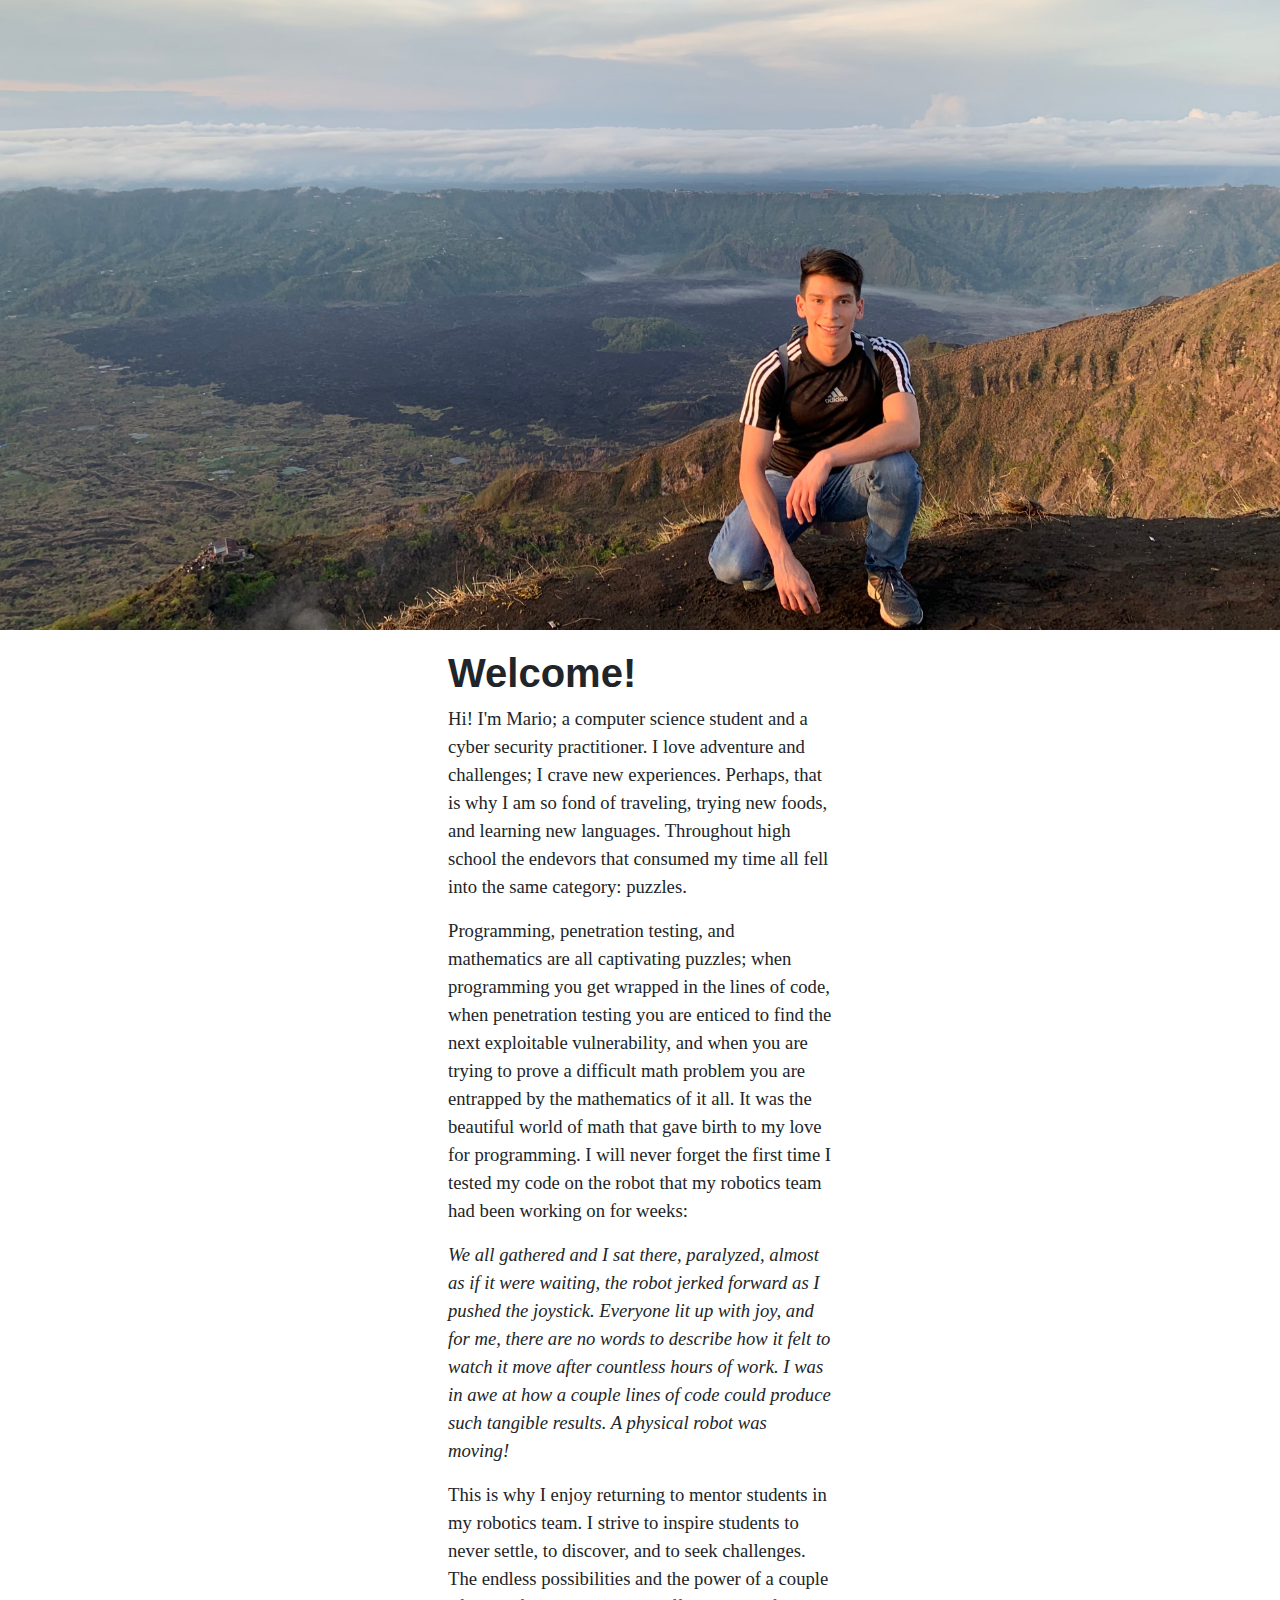
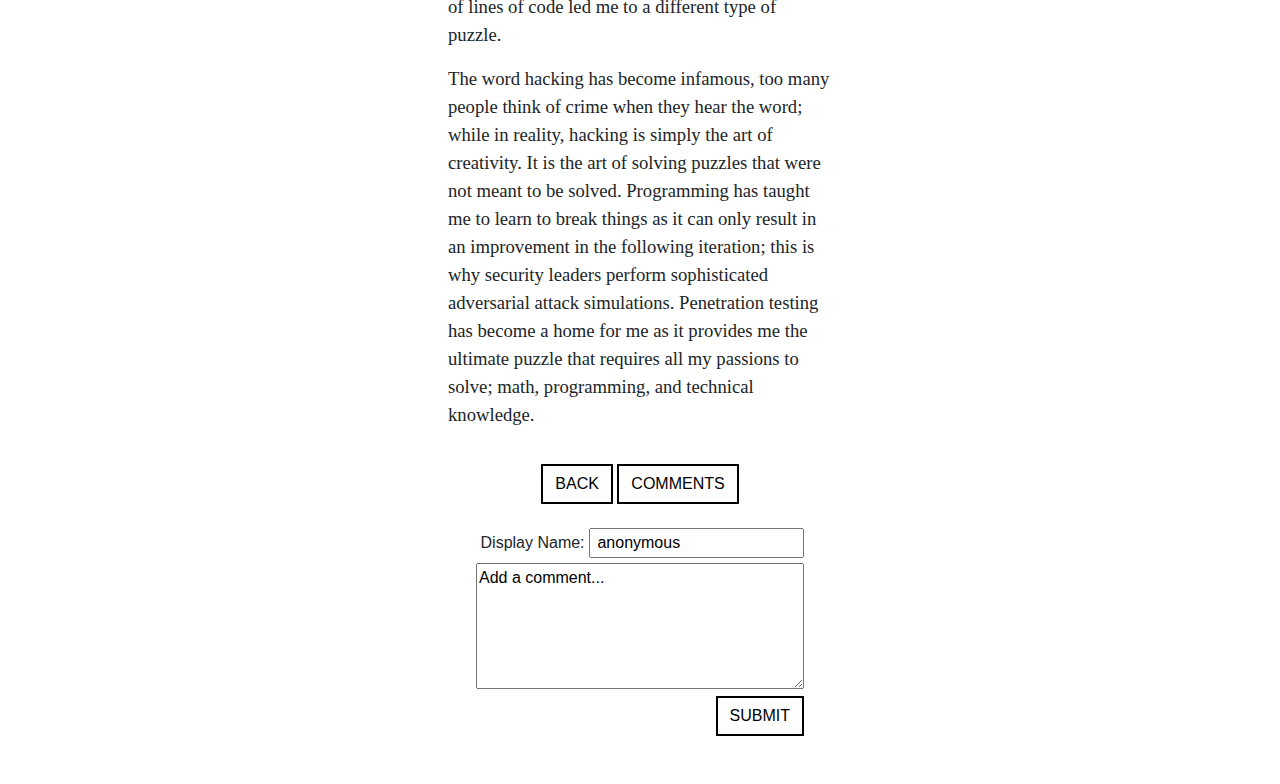
==== portfolio/src/main/webapp/aboutme.html @ 966ded40 "Use POST for HTML form" ====
<!DOCTYPE html>
<html>
  <head>
    <meta charset="UTF-8">
    <title>My Portfolio</title>
    <!-- Bootstrap CSS -->
    <link rel="stylesheet" href="https://maxcdn.bootstrapcdn.com/bootstrap/4.0.0/css/bootstrap.min.css" integrity="sha384-Gn5384xqQ1aoWXA+058RXPxPg6fy4IWvTNh0E263XmFcJlSAwiGgFAW/dAiS6JXm" crossorigin="anonymous">
    <link rel="stylesheet" href="css/aboutme.css">
    <link rel="icon" type="image/png" sizes="16x16" href="images/favicon-16x16.png">
    <script src="script.js"></script>
  </head>
  <body onload="getComments()">
    <div id="container">

        <div id="wide-top"></div>

        <div id="text-content">
            <h1>Welcome!</h1>
            <p>Hi! I'm Mario; a computer science student and a cyber security practitioner. I love
                adventure and challenges; I crave new experiences. Perhaps, that is why I am so fond
                of traveling, trying new foods, and learning new languages. Throughout high school
                the endevors that consumed my time all fell into the same category: puzzles.
            </p>
            <p>Programming, penetration testing, and mathematics are all captivating puzzles; when programming
                you get wrapped in the lines of code, when penetration testing you are enticed to find
                the next exploitable vulnerability, and when you are trying to prove a difficult math
                problem you are entrapped by the mathematics of it all. It was the beautiful world of math
                that gave birth to my love for programming. I will never forget the first time I tested my code
                on the robot that my robotics team had been working on for weeks:
            </p>
            <p><i>We all gathered and I sat there, paralyzed, almost as if it were waiting, the robot jerked forward
                as I pushed the joystick. Everyone lit up with joy, and for me, there are no words to
                describe how it felt to watch it move after countless hours of work. I was in awe at how
                a couple lines of code could produce such tangible results. A physical robot was moving!
            </i></p>
            <p>This is why I enjoy returning to mentor students in my robotics team. I strive to inspire
                students to never settle, to discover, and to seek challenges.
                The endless possibilities and the power of a couple of lines of code led me to a different
                type of puzzle.</p>
            <p>The word hacking has become infamous, too many people think of crime when they hear the word; while in reality,
                hacking is simply the art of creativity. It is the art of solving puzzles that were not meant
                to be solved. Programming has taught me to learn to break things as it can only result
                in an improvement in the following iteration; this is why security leaders perform
                sophisticated adversarial attack simulations. Penetration testing has become a home for
                me as it provides me the ultimate puzzle that requires all my passions to solve; math,
                programming, and technical knowledge.</p>

        </div>

        <div id="footer">
            <div>
                <a href="index.html"><button type="button" class="btn btn-outline-dark custom-btn"><span class="glyphicon glyphicon-menu-left"></span> BACK</button></a>
                <button type="button" onclick="getComments()" class="btn btn-outline-dark custom-btn"><span class="glyphicon glyphicon-menu-down"></span> COMMENTS</button>
            </div>
            <div id="add-comment">
                <br>
                <form action="/data" method="POST">
                    <label for="display-name">Display Name:</label>
                    <input type="text" id="display-name" name="display-name" value=" anonymous"><br>
                    <textarea id="comment" name="comment" rows="5" cols="33">Add a comment...</textarea><br>
                    <input class="btn btn-outline-dark custom-btn" type="submit" value="SUBMIT">
                </form>
            </div>
            <div id="comments"></div>
        </div>

    </div>
  </body>
</html>
---- portfolio/src/main/webapp/css/aboutme.css ----
html, body {
    height: 100%;
    width: 100%;
}

body {
    margin: 0;
}

#container {
    align-items: center;
    display: flex;
    flex-direction: column;
    font-family: Garamond;
    height: 100%;
    width: 100%;
}

#wide-top {
    background: url(../images/me.jpg) bottom no-repeat;
    background-size: cover;
    flex-shrink: 0;
    height: 70%;
    width: 100%;
}

#text-content {
    font-size: 14pt;
    height: auto;
    padding-bottom: 1em;
    width: 30%;
}

#text-content h1{
    font-family: Verdana, Tahoma, sans-serif;
    font-weight: bold;
    padding-top: 5%;
}

#footer {
    font-family: Verdana, Tahoma, sans-serif;
    height: auto;
    padding-bottom: 2em;
    text-align: center;
    width: auto;
}

#add-comment {
  text-align: right;
}

#comments {
    padding-top: 1em;
    text-align: left;
}

.custom-btn {
    border-radius: 0;
    border: 2px solid black;
    color: black;
}


a {
    color: black;
    text-decoration: none;
}
a:hover {
    color: black;
    font-weight: bold;
    text-decoration: none;
}

a:visited{
    color: black;
    text-decoration: none;
}
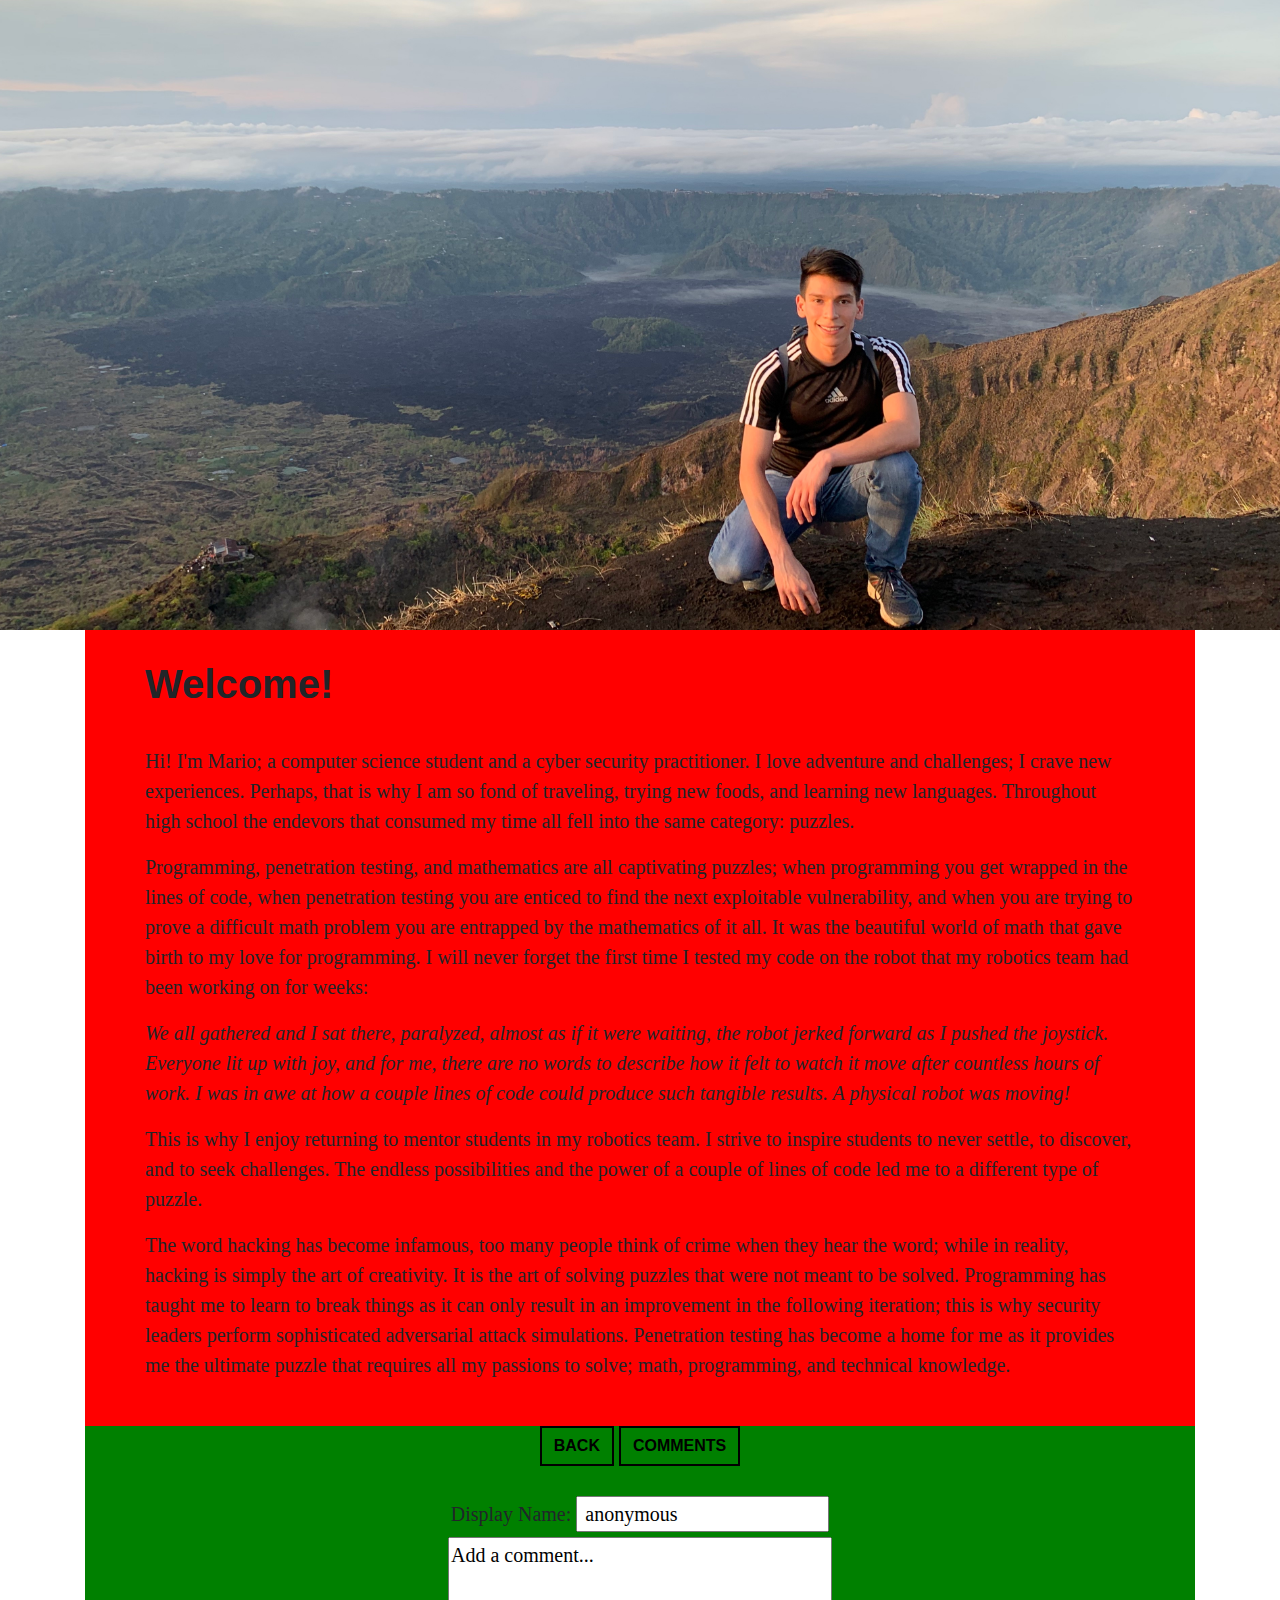
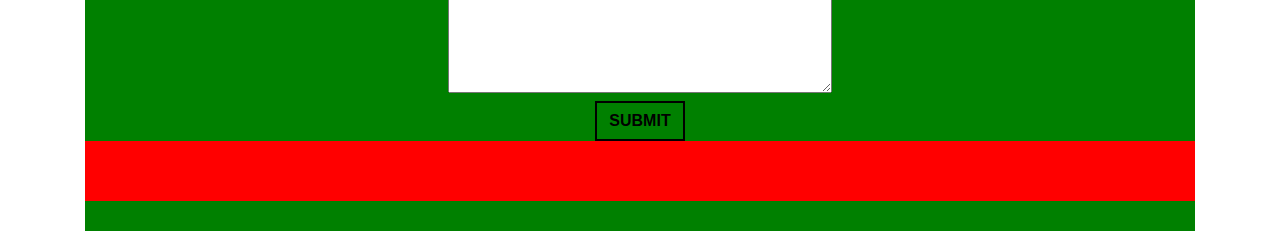
==== commit 189aae16: "Update layout to be responsive on mobile as well" ====
--- a/portfolio/src/main/webapp/aboutme.html
+++ b/portfolio/src/main/webapp/aboutme.html
@@ -9,13 +9,13 @@
     <link rel="icon" type="image/png" sizes="16x16" href="images/favicon-16x16.png">
     <script src="script.js"></script>
   </head>
-  <body onload="getComments()">
-    <div id="container">
+  <body>
+    <div class="top-image"></div>
+    <div class="container">
 
-        <div id="wide-top"></div>
-
-        <div id="text-content">
-            <h1>Welcome!</h1>
+        <div class="text-content">
+            <h1 class="title-font">Welcome!</h1>
+            <br>
             <p>Hi! I'm Mario; a computer science student and a cyber security practitioner. I love
                 adventure and challenges; I crave new experiences. Perhaps, that is why I am so fond
                 of traveling, trying new foods, and learning new languages. Throughout high school
@@ -47,23 +47,22 @@
 
         </div>
 
-        <div id="footer">
+        <div class="footer">
             <div>
-                <a href="index.html"><button type="button" class="btn btn-outline-dark custom-btn"><span class="glyphicon glyphicon-menu-left"></span> BACK</button></a>
-                <button type="button" onclick="getComments()" class="btn btn-outline-dark custom-btn"><span class="glyphicon glyphicon-menu-down"></span> COMMENTS</button>
+                <a href="index.html"><button type="button" class="btn btn-outline-dark custom-btn title-font"><span class="glyphicon glyphicon-menu-left"></span> BACK</button></a>
+                <button type="button" onclick="getComments()" class="btn btn-outline-dark custom-btn title-font"><span class="glyphicon glyphicon-menu-down"></span> COMMENTS</button>
             </div>
-            <div id="add-comment">
+            <div class="add-comment">
                 <br>
                 <form action="/data" method="POST">
                     <label for="display-name">Display Name:</label>
                     <input type="text" id="display-name" name="display-name" value=" anonymous"><br>
                     <textarea id="comment" name="comment" rows="5" cols="33">Add a comment...</textarea><br>
-                    <input class="btn btn-outline-dark custom-btn" type="submit" value="SUBMIT">
+                    <input class="btn btn-outline-dark custom-btn title-font" type="submit" value="SUBMIT">
                 </form>
             </div>
-            <div id="comments"></div>
+            <div class="text-content" id="comments"></div>
         </div>
-
     </div>
   </body>
 </html>
--- a/portfolio/src/main/webapp/css/aboutme.css
+++ b/portfolio/src/main/webapp/css/aboutme.css
@@ -7,16 +7,16 @@
     margin: 0;
 }
 
-#container {
+
+.container {
     align-items: center;
     display: flex;
     flex-direction: column;
     font-family: Garamond;
-    height: 100%;
-    width: 100%;
+    font-size: 1.25em;
 }
 
-#wide-top {
+.top-image {
     background: url(../images/me.jpg) bottom no-repeat;
     background-size: cover;
     flex-shrink: 0;
@@ -24,35 +24,25 @@
     width: 100%;
 }
 
-#text-content {
-    font-size: 14pt;
-    height: auto;
-    padding-bottom: 1em;
-    width: 30%;
+.text-content {
+    padding: 1.5em;
+    padding-left: 3em;
+    padding-right: 3em;
+    background: red;
 }
 
-#text-content h1{
+.title-font {
     font-family: Verdana, Tahoma, sans-serif;
     font-weight: bold;
-    padding-top: 5%;
 }
 
-#footer {
-    font-family: Verdana, Tahoma, sans-serif;
-    height: auto;
-    padding-bottom: 2em;
+.footer {
+    background: green;
+    padding-bottom: 1.5em;
     text-align: center;
-    width: auto;
+    width: 100%;
 }
 
-#add-comment {
-  text-align: right;
-}
-
-#comments {
-    padding-top: 1em;
-    text-align: left;
-}
 
 .custom-btn {
     border-radius: 0;
@@ -60,6 +50,10 @@
     color: black;
 }
 
+/* #comments {
+    padding-top: 1em;
+    text-align: left;
+} */
 
 a {
     color: black;
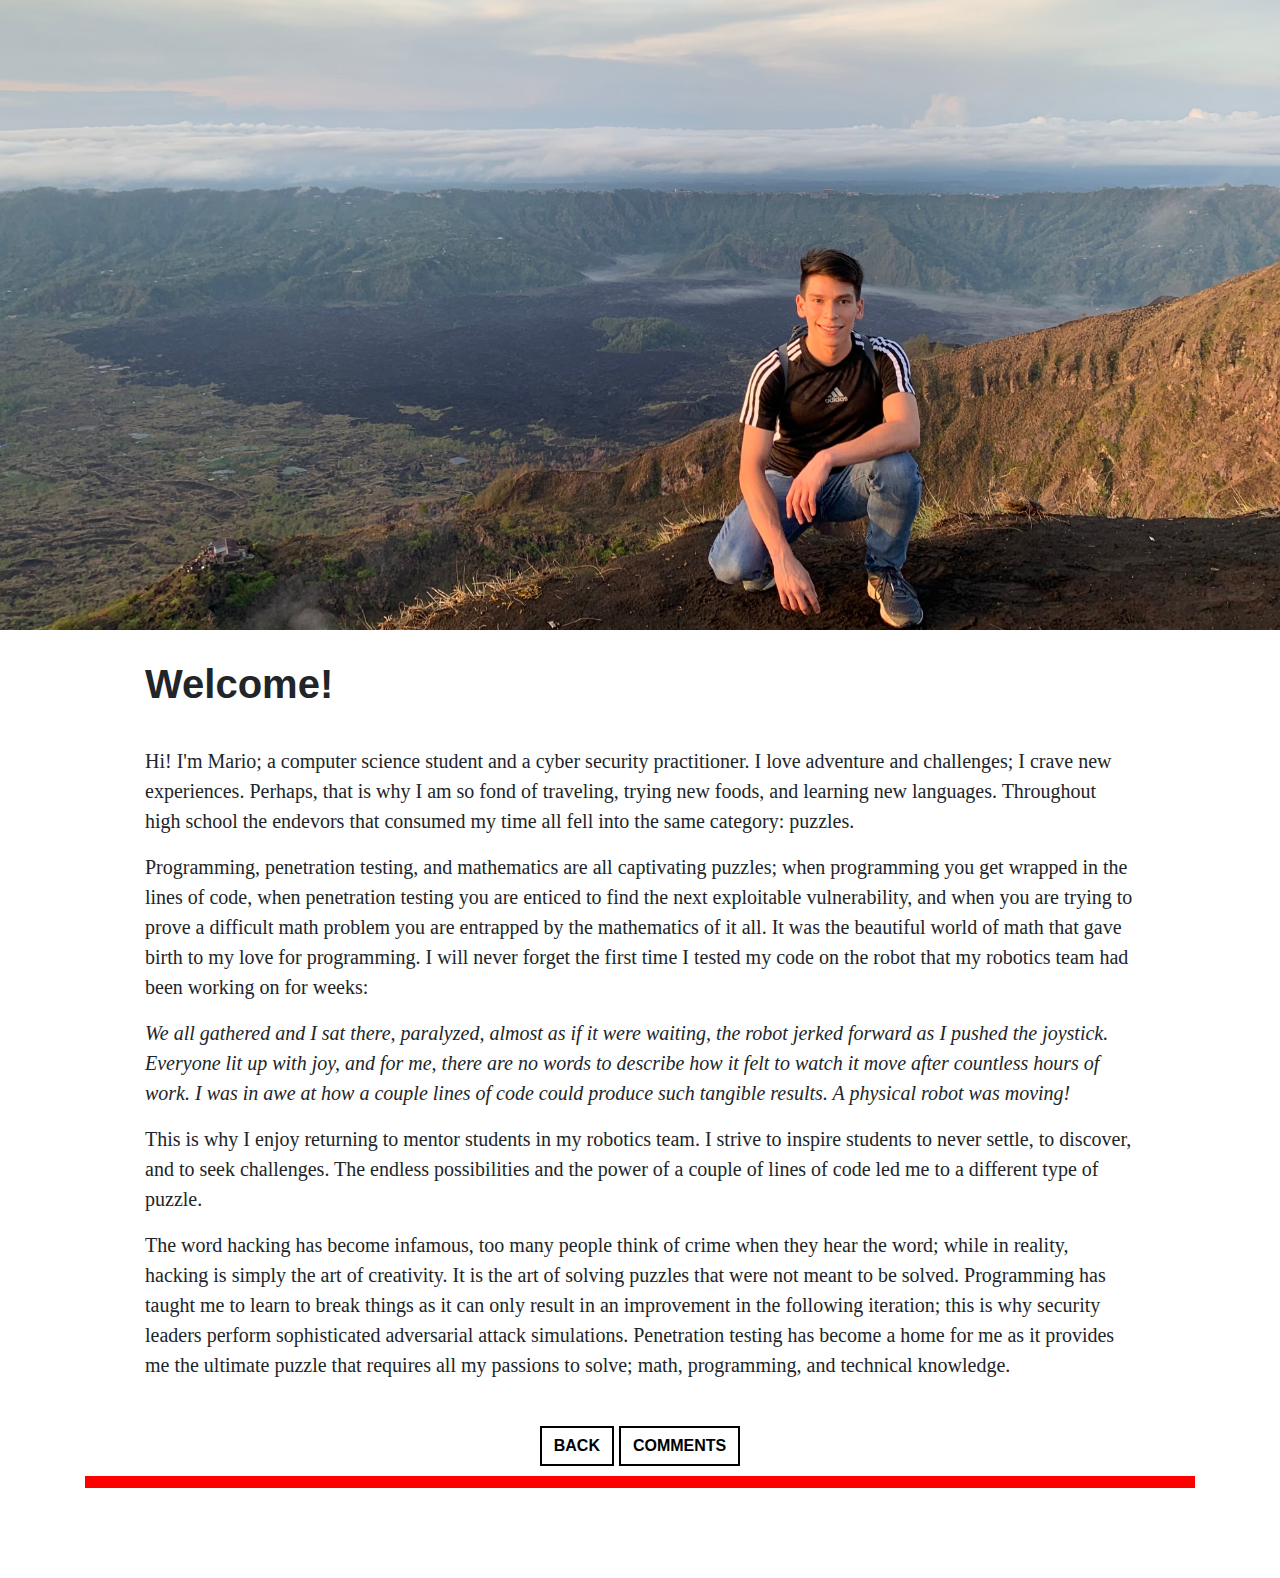
==== commit d1cdc11b: "Display 'add-comment' form only if user is logged in" ====
--- a/portfolio/src/main/webapp/aboutme.html
+++ b/portfolio/src/main/webapp/aboutme.html
@@ -9,7 +9,7 @@
     <link rel="icon" type="image/png" sizes="16x16" href="images/favicon-16x16.png">
     <script src="script.js"></script>
   </head>
-  <body>
+  <body onload="getLoggedInStatus()">
     <div class="top-image"></div>
     <div class="container">
 
@@ -48,19 +48,11 @@
         </div>
 
         <div class="footer">
-            <div>
+            <div style="padding-bottom: .5em;">
                 <a href="index.html"><button type="button" class="btn btn-outline-dark custom-btn title-font"><span class="glyphicon glyphicon-menu-left"></span> BACK</button></a>
                 <button type="button" onclick="getComments()" class="btn btn-outline-dark custom-btn title-font"><span class="glyphicon glyphicon-menu-down"></span> COMMENTS</button>
             </div>
-            <div class="add-comment">
-                <br>
-                <form action="/data" method="POST">
-                    <label for="display-name">Display Name:</label>
-                    <input type="text" id="display-name" name="display-name" value=" anonymous"><br>
-                    <textarea id="comment" name="comment" rows="5" cols="33">Add a comment...</textarea><br>
-                    <input class="btn btn-outline-dark custom-btn title-font" type="submit" value="SUBMIT">
-                </form>
-            </div>
+            <div class="add-comment" id="login-logout"></div>
             <div class="text-content" id="comments"></div>
         </div>
     </div>
--- a/portfolio/src/main/webapp/css/aboutme.css
+++ b/portfolio/src/main/webapp/css/aboutme.css
@@ -28,7 +28,6 @@
     padding: 1.5em;
     padding-left: 3em;
     padding-right: 3em;
-    background: red;
 }
 
 .title-font {
@@ -37,7 +36,6 @@
 }
 
 .footer {
-    background: green;
     padding-bottom: 1.5em;
     text-align: center;
     width: 100%;
@@ -50,10 +48,24 @@
     color: black;
 }
 
-/* #comments {
-    padding-top: 1em;
-    text-align: left;
-} */
+.comment {
+  background: #E8E8ED;
+  font-weight: normal;
+  padding: .3em;
+  padding-left: 1em;
+  padding-right: 1em;
+}
+
+#login-logout {
+  padding: .3em;
+  background: red;
+}
+
+#comments {
+  font-weight: bold;
+  text-align: left;
+}
+
 
 a {
     color: black;
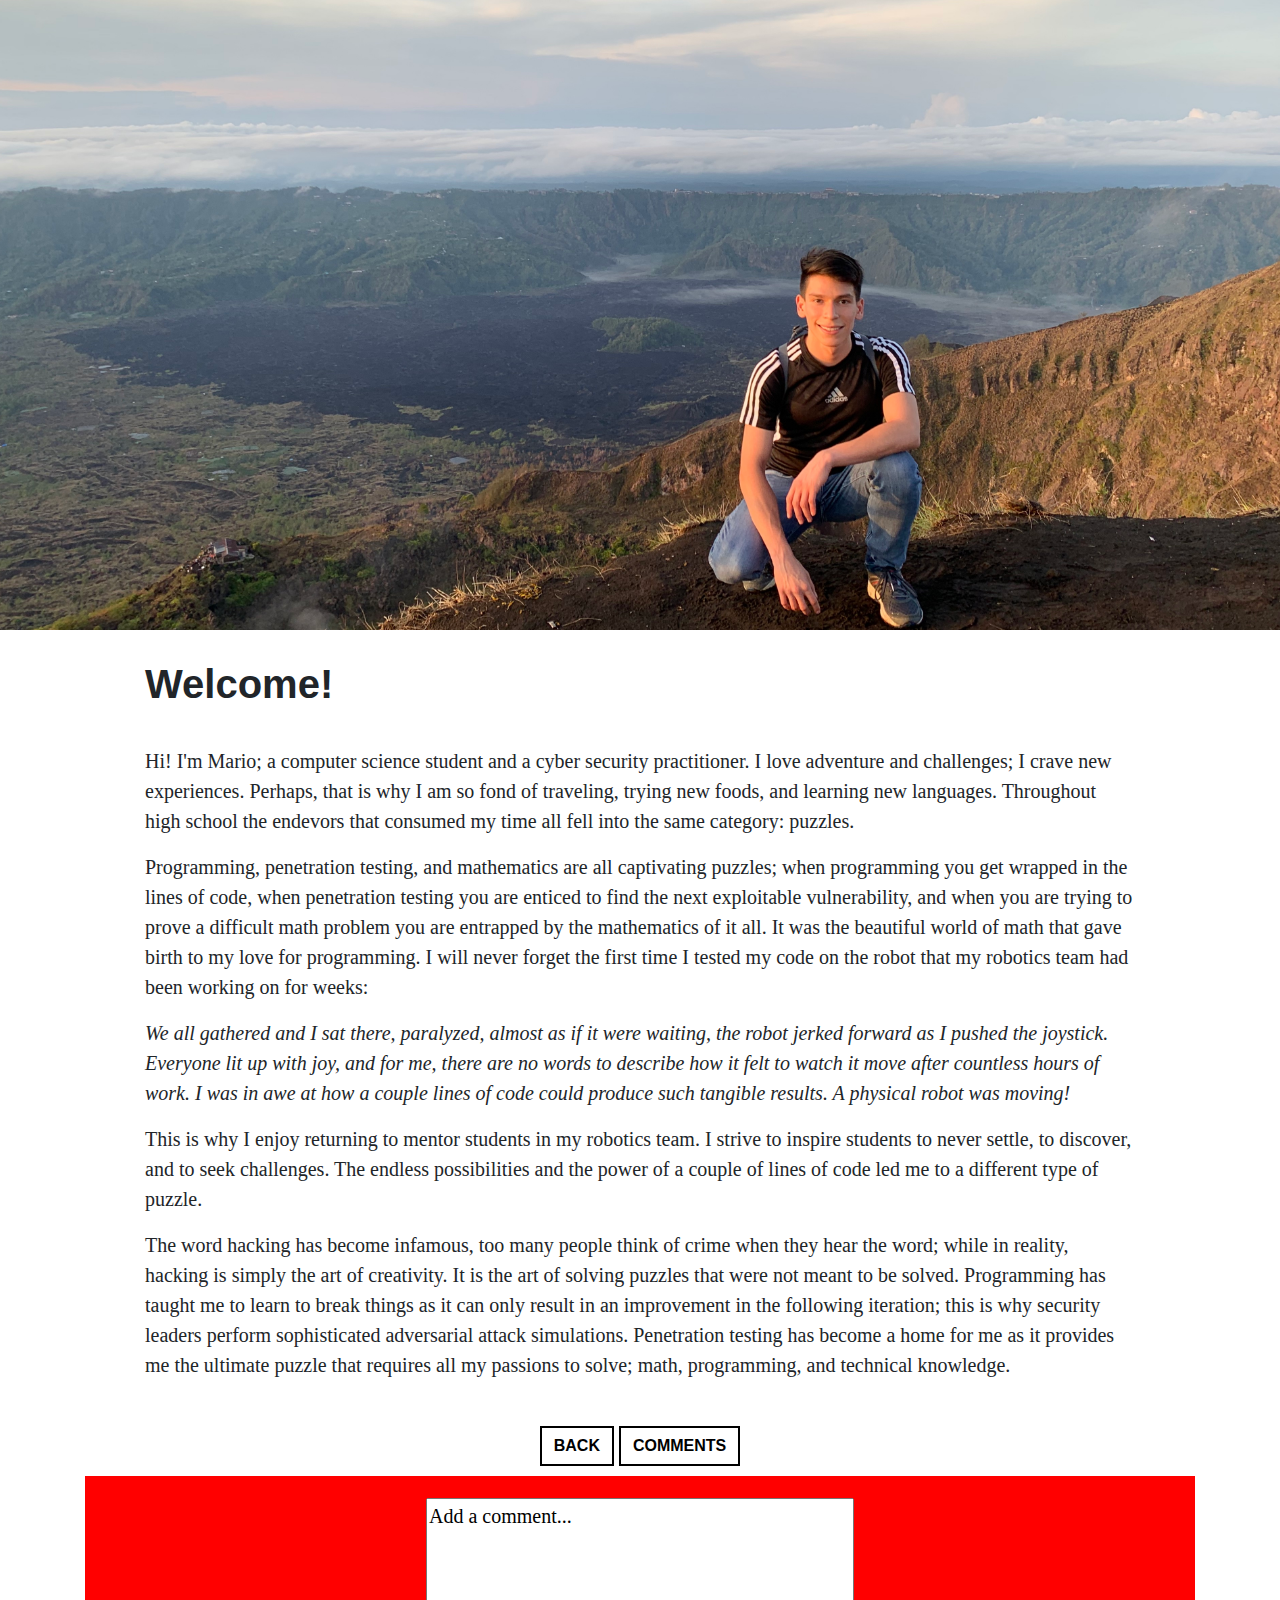
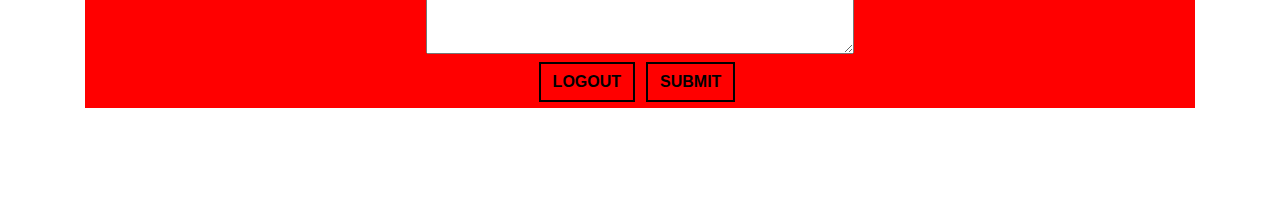
==== commit 8c569507: "Add form to html and toggle its visibility via 'script.js'" ====
--- a/portfolio/src/main/webapp/aboutme.html
+++ b/portfolio/src/main/webapp/aboutme.html
@@ -49,10 +49,23 @@
 
         <div class="footer">
             <div style="padding-bottom: .5em;">
-                <a href="index.html"><button type="button" class="btn btn-outline-dark custom-btn title-font"><span class="glyphicon glyphicon-menu-left"></span> BACK</button></a>
+                <a href="index.html" id="logout-link"><button type="button" class="btn btn-outline-dark custom-btn title-font"><span class="glyphicon glyphicon-menu-left"></span> BACK</button></a>
                 <button type="button" onclick="getComments()" class="btn btn-outline-dark custom-btn title-font"><span class="glyphicon glyphicon-menu-down"></span> COMMENTS</button>
             </div>
-            <div class="add-comment" id="login-logout"></div>
+            <div class="add-comment" id="login-logout">
+              <p id="display-user"></p>
+              <div id="comment-form">
+                <form action="/data" method="POST">
+                  <textarea id="comment" name="comment" rows="5" cols="37">Add a comment...</textarea><br>
+                  <div style="padding-right: .3em; display: inline;">
+                    <a href="/"><button class="btn btn-outline-dark custom-btn title-font">LOGOUT</button></a>
+                  </div>
+                  <div style="padding-right: .3em; display: inline;">
+                    <input class="btn btn-outline-dark custom-btn title-font" type="submit" value="SUBMIT">
+                  </div>
+                </form>
+              </div>
+            </div>
             <div class="text-content" id="comments"></div>
         </div>
     </div>
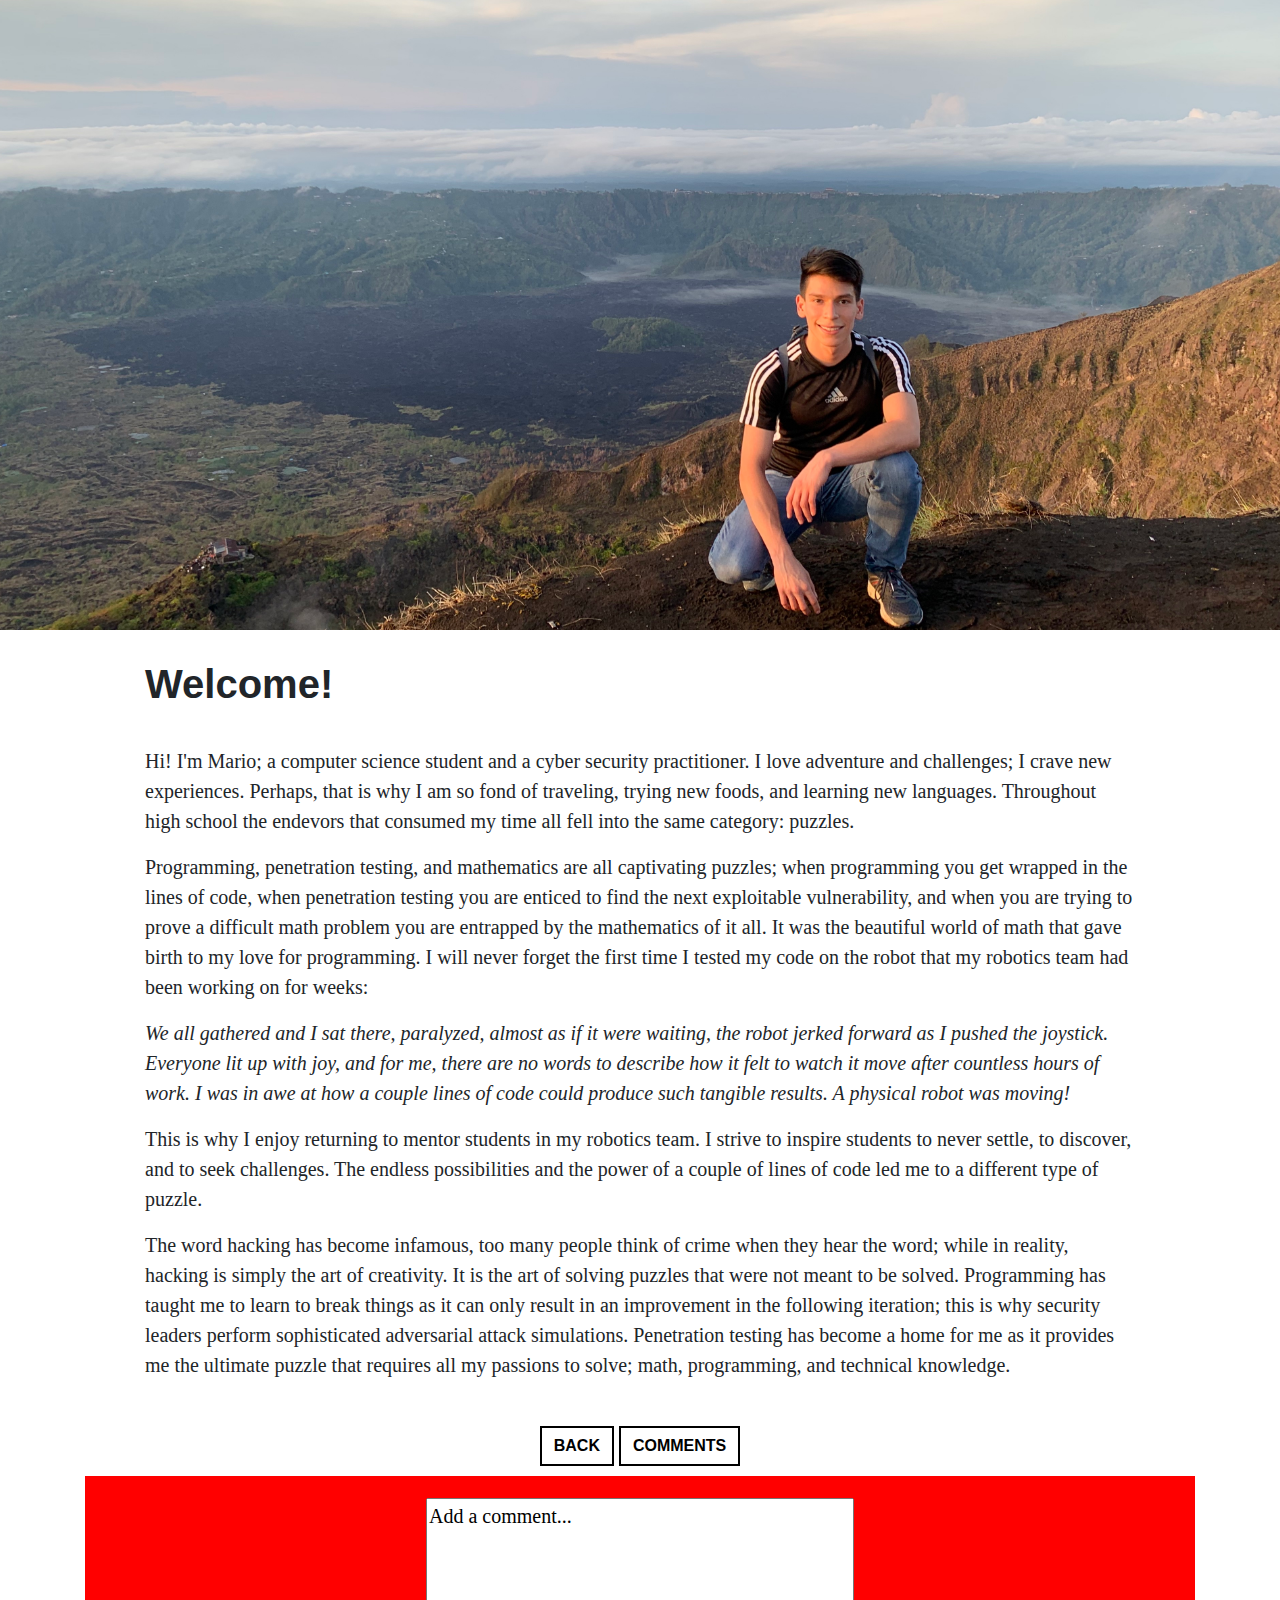
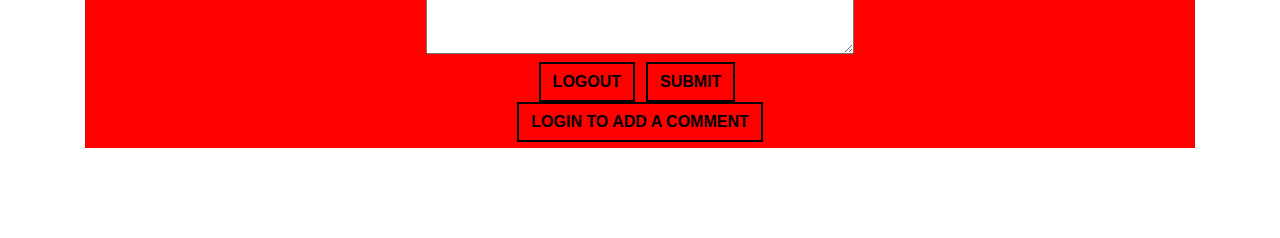
==== commit 60eacb39: "Add login button" ====
--- a/portfolio/src/main/webapp/aboutme.html
+++ b/portfolio/src/main/webapp/aboutme.html
@@ -53,8 +53,8 @@
                 <button type="button" onclick="getComments()" class="btn btn-outline-dark custom-btn title-font"><span class="glyphicon glyphicon-menu-down"></span> COMMENTS</button>
             </div>
             <div class="add-comment" id="login-logout">
-              <p id="display-user"></p>
-              <div id="comment-form">
+              <p id="display-user" style="display: block;"></p>
+              <div id="comment-form" style="display: block;">
                 <form action="/data" method="POST">
                   <textarea id="comment" name="comment" rows="5" cols="37">Add a comment...</textarea><br>
                   <div style="padding-right: .3em; display: inline;">
@@ -65,6 +65,9 @@
                   </div>
                 </form>
               </div>
+              <div id="login-container" style="display: block;">
+                  <a href="/" id="login-btn"><button class="btn btn-outline-dark custom-btn title-font">LOGIN TO ADD A COMMENT</button></a>
+              </div>
             </div>
             <div class="text-content" id="comments"></div>
         </div>
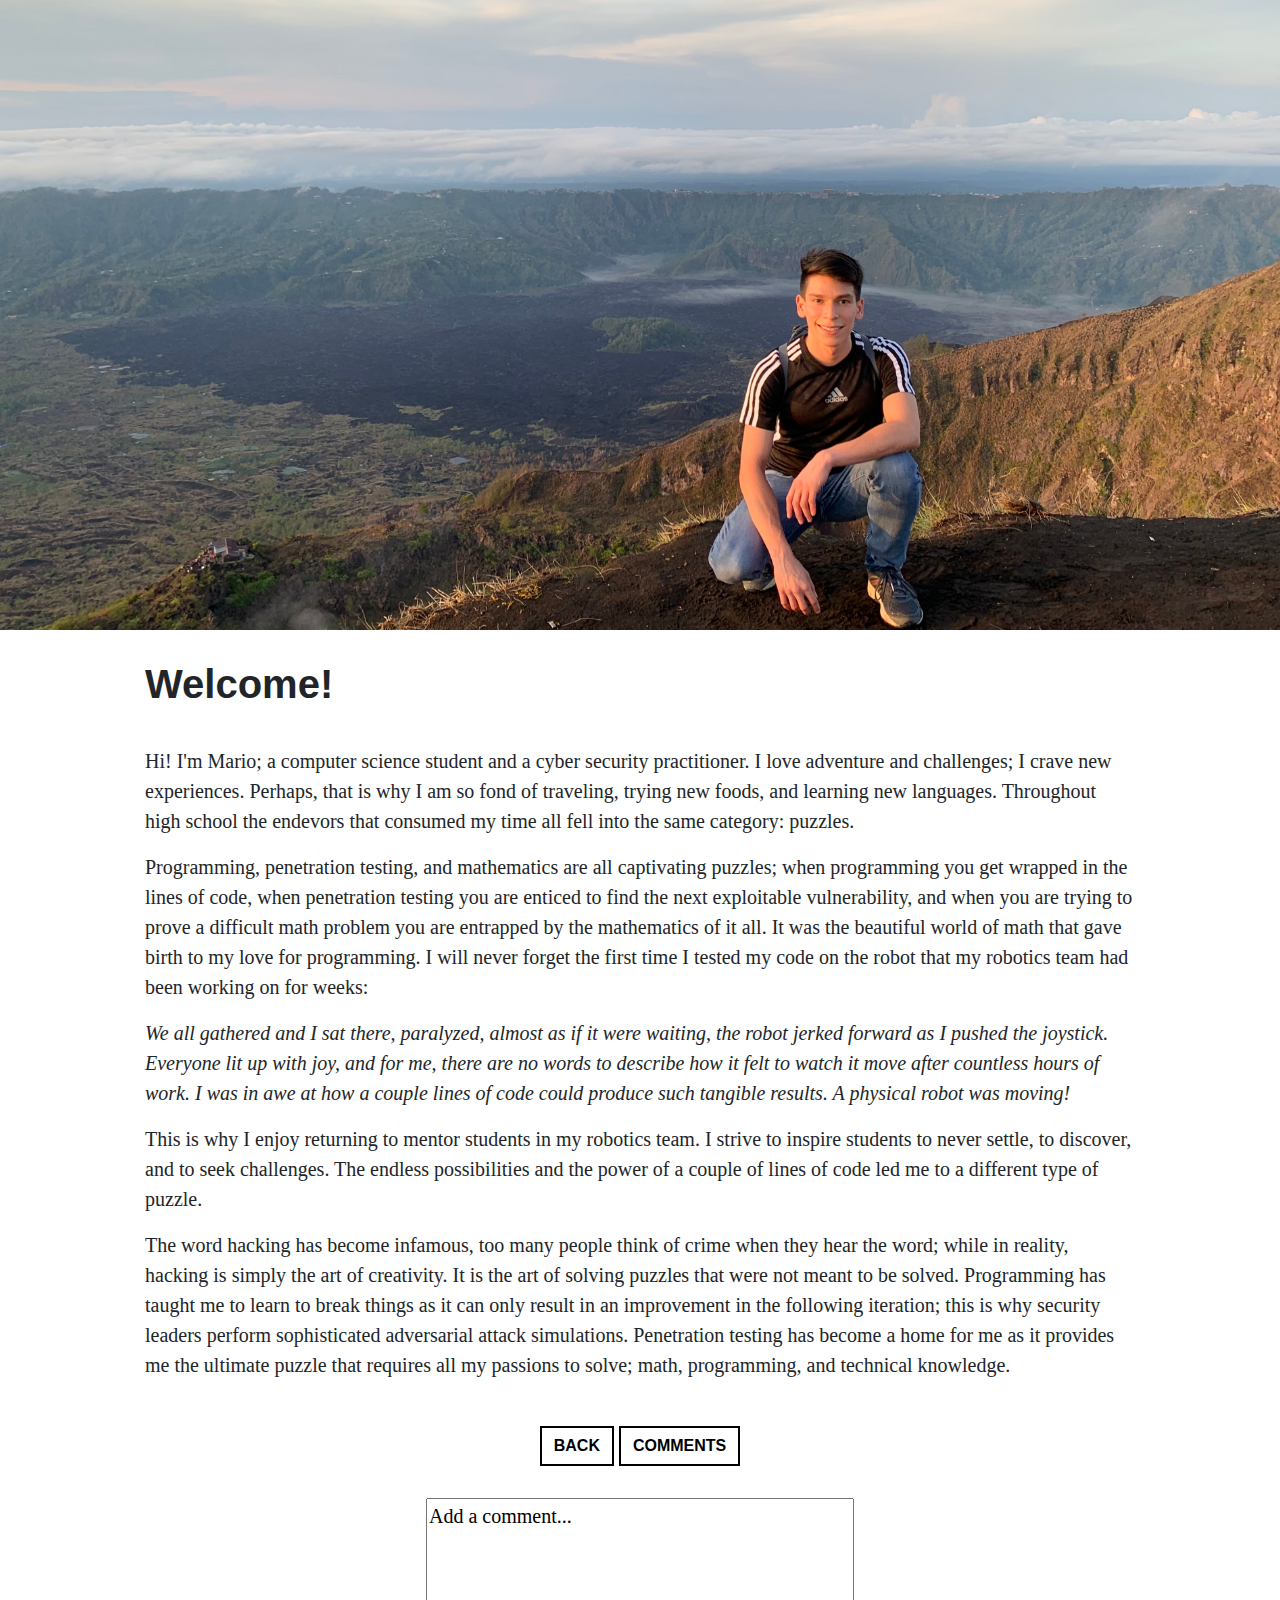
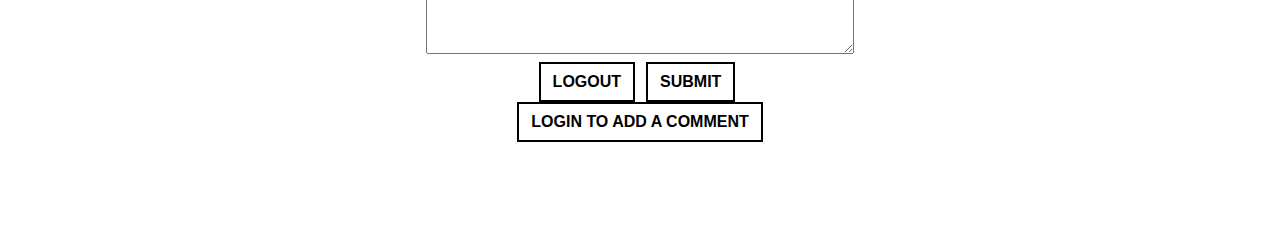
==== commit 265b9c0d: "Fix logout link not working due to referencing wrong elementId" ====
--- a/portfolio/src/main/webapp/aboutme.html
+++ b/portfolio/src/main/webapp/aboutme.html
@@ -49,16 +49,16 @@
 
         <div class="footer">
             <div style="padding-bottom: .5em;">
-                <a href="index.html" id="logout-link"><button type="button" class="btn btn-outline-dark custom-btn title-font"><span class="glyphicon glyphicon-menu-left"></span> BACK</button></a>
+                <a href="index.html"><button type="button" class="btn btn-outline-dark custom-btn title-font"><span class="glyphicon glyphicon-menu-left"></span> BACK</button></a>
                 <button type="button" onclick="getComments()" class="btn btn-outline-dark custom-btn title-font"><span class="glyphicon glyphicon-menu-down"></span> COMMENTS</button>
             </div>
             <div class="add-comment" id="login-logout">
               <p id="display-user" style="display: block;"></p>
               <div id="comment-form" style="display: block;">
-                <form action="/data" method="POST">
+                <form action="/comments" method="POST">
                   <textarea id="comment" name="comment" rows="5" cols="37">Add a comment...</textarea><br>
                   <div style="padding-right: .3em; display: inline;">
-                    <a href="/"><button class="btn btn-outline-dark custom-btn title-font">LOGOUT</button></a>
+                    <a href="/" id="logout-btn"><button type="button" class="btn btn-outline-dark custom-btn title-font">LOGOUT</button></a>
                   </div>
                   <div style="padding-right: .3em; display: inline;">
                     <input class="btn btn-outline-dark custom-btn title-font" type="submit" value="SUBMIT">
--- a/portfolio/src/main/webapp/css/aboutme.css
+++ b/portfolio/src/main/webapp/css/aboutme.css
@@ -58,7 +58,6 @@
 
 #login-logout {
   padding: .3em;
-  background: red;
 }
 
 #comments {
